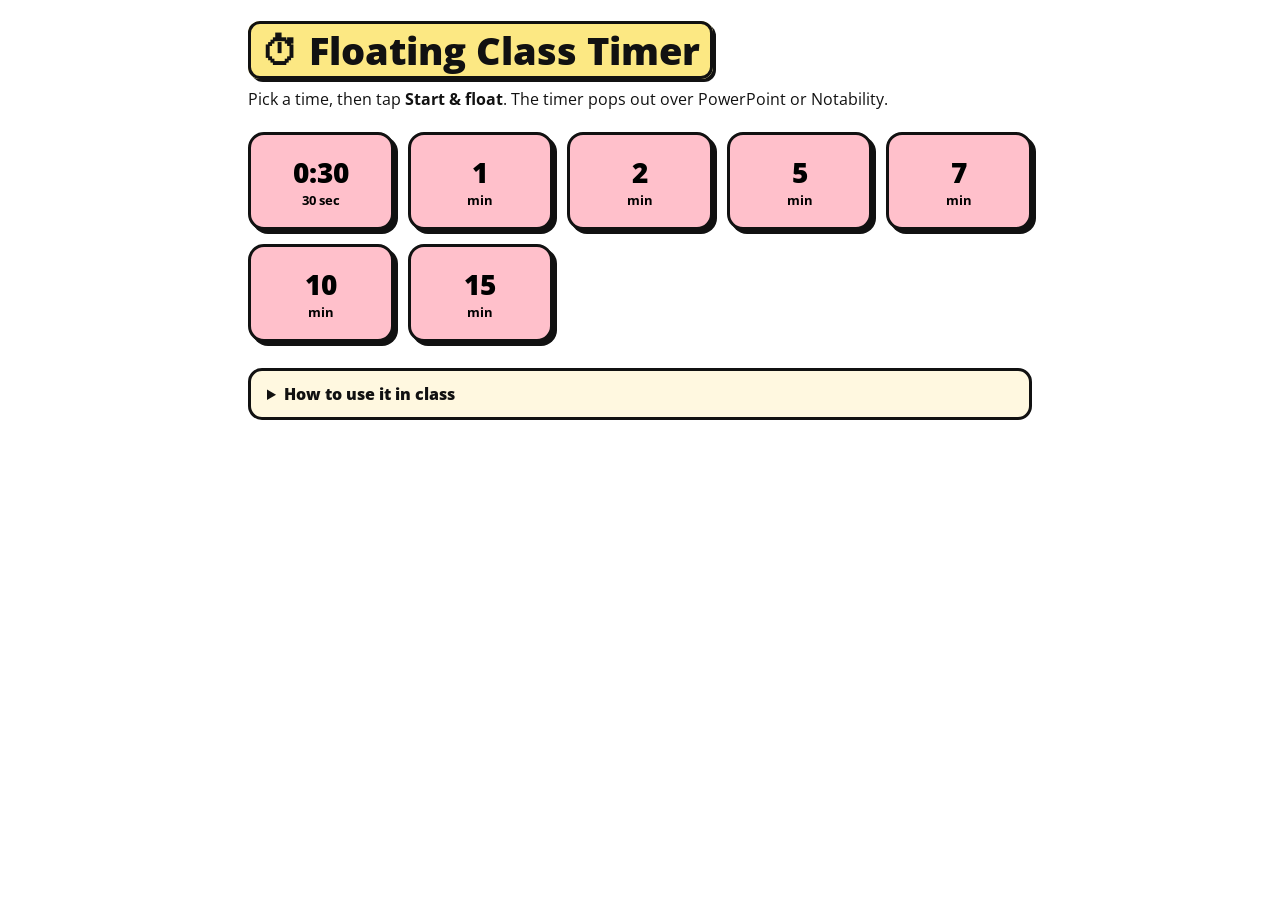
==== timer/index.html @ 0b305399 "added timers" ====
<!DOCTYPE html>
<html lang="en">
<head>
<meta charset="utf-8">
<meta name="viewport" content="width=device-width, initial-scale=1">
<title>Floating Class Timer</title>
<meta name="robots" content="noindex">
<link rel="icon" type="image/png" href="../assets/img/favicon.png">
<link rel="preconnect" href="https://fonts.googleapis.com">
<link href="https://fonts.googleapis.com/css2?family=Open+Sans:wght@400;700;800&display=swap" rel="stylesheet">
<style>
  :root{--orange:#FF8243;--pink:#FFC0CB;--yellow:#FCE883;--teal:#069494;--ink:#111;}
  *{box-sizing:border-box}
  body{margin:0;font-family:"Open Sans",system-ui,sans-serif;background:#fff;color:var(--ink);
       -webkit-tap-highlight-color:transparent}
  main{max-width:820px;margin:0 auto;padding:24px 18px 40px}
  h1{font-weight:800;font-size:clamp(26px,5vw,38px);margin:0 0 4px}
  h1 span{background:var(--yellow);border:3px solid var(--ink);border-radius:12px;padding:0 10px;box-shadow:3px 3px 0 var(--ink)}
  .sub{margin:12px 0 22px;font-size:16px}
  .grid{display:grid;grid-template-columns:repeat(auto-fill,minmax(130px,1fr));gap:14px}
  button{font-family:inherit;font-weight:800;cursor:pointer;border:3px solid var(--ink);border-radius:16px;
         box-shadow:4px 4px 0 var(--ink);transition:transform .08s,box-shadow .08s}
  button:active{transform:translate(3px,3px);box-shadow:1px 1px 0 var(--ink)}
  .dur{background:var(--pink);font-size:28px;padding:18px 6px}
  .dur small{display:block;font-size:13px;font-weight:700}
  .dur.sel{background:var(--teal);color:#fff}
  .stage{margin-top:24px;border:3px solid var(--ink);border-radius:18px;box-shadow:5px 5px 0 var(--ink);
         padding:16px;background:#fff;display:none}
  .stage.on{display:block}
  video{width:100%;border-radius:10px;display:block;background:var(--teal)}
  .row{display:flex;gap:12px;margin-top:14px;flex-wrap:wrap}
  .go{background:var(--orange);font-size:22px;padding:14px 20px;flex:1 1 260px}
  .alt{background:var(--yellow);font-size:17px;padding:12px 16px;flex:0 1 auto}
  .msg{margin-top:12px;font-weight:700;min-height:1.4em}
  details{margin-top:26px;border:3px solid var(--ink);border-radius:14px;padding:12px 16px;background:#fff8e0}
  summary{font-weight:800;cursor:pointer}
  ol{padding-left:20px;line-height:1.55}
</style>
</head>
<body>
<main>
  <h1><span>⏱ Floating Class Timer</span></h1>
  <p class="sub">Pick a time, then tap <b>Start &amp; float</b>. The timer pops out over PowerPoint or Notability.</p>

  <div class="grid" id="grid"></div>

  <section class="stage" id="stage">
    <video id="v" playsinline webkit-playsinline preload="auto" controls></video>
    <div class="row">
      <button class="go" id="go">▶ Start &amp; float</button>
      <button class="alt" id="restart">↺ Restart</button>
    </div>
    <div class="msg" id="msg"></div>
  </section>

  <details>
    <summary>How to use it in class</summary>
    <ol>
      <li>Open this page in <b>Safari</b> (not as a Home Screen icon, because floating doesn't work there).</li>
      <li>In Control Centre, set AirPlay to <b>Screen Mirroring</b> so students can see the timer on the projector.</li>
      <li>Pick a time and tap <b>Start &amp; float</b>, then swipe up or switch to PowerPoint or Notability. The timer stays on top.</li>
      <li>Drag the timer to any corner. Pinch to resize it. Tap it once for pause and close controls.</li>
      <li>Turn the iPad volume up so the chime can be heard at the end.</li>
    </ol>
  </details>
</main>

<script>
const TIMES = [
  {f:"0m30", label:"0:30", sub:"30 sec"},
  {f:"1m",   label:"1",    sub:"min"},
  {f:"2m",   label:"2",    sub:"min"},
  {f:"5m",   label:"5",    sub:"min"},
  {f:"7m",   label:"7",    sub:"min"},
  {f:"10m",  label:"10",   sub:"min"},
  {f:"15m",  label:"15",   sub:"min"},
];
const grid = document.getElementById('grid'), v = document.getElementById('v'),
      stage = document.getElementById('stage'), msg = document.getElementById('msg');

TIMES.forEach(t => {
  const b = document.createElement('button');
  b.className = 'dur';
  b.innerHTML = `${t.label}<small>${t.sub}</small>`;
  b.onclick = () => {
    document.querySelectorAll('.dur').forEach(x => x.classList.remove('sel'));
    b.classList.add('sel');
    if (isFloating()) exitFloat();
    v.src = 'videos/' + t.f + '.mp4';
    v.load();
    stage.classList.add('on');
    msg.textContent = 'Ready: ' + t.label + ' ' + t.sub + '. Tap Start & float.';
    stage.scrollIntoView({behavior:'smooth', block:'nearest'});
  };
  grid.appendChild(b);
});

function isFloating(){
  return document.pictureInPictureElement === v || v.webkitPresentationMode === 'picture-in-picture';
}
function exitFloat(){
  try {
    if (document.pictureInPictureElement) document.exitPictureInPicture();
    else if (v.webkitSetPresentationMode) v.webkitSetPresentationMode('inline');
  } catch(e){}
}
function enterFloat(){
  // Must run inside the tap. Safari on iPad supports both APIs; the webkit one is the most reliable.
  if (v.webkitSupportsPresentationMode && v.webkitSupportsPresentationMode('picture-in-picture')) {
    v.webkitSetPresentationMode('picture-in-picture'); return true;
  }
  if (document.pictureInPictureEnabled && v.requestPictureInPicture) {
    v.requestPictureInPicture().catch(()=>{ msg.textContent = 'Could not float. Tap the ⧉ button on the video instead.'; });
    return true;
  }
  return false;
}

document.getElementById('go').onclick = () => {
  if (!v.src) return;
  if (v.ended) v.currentTime = 0;
  v.muted = false;
  const p = v.play();
  const ok = enterFloat();
  if (p && p.catch) p.catch(()=>{ msg.textContent = 'Tap the play button on the video, then the ⧉ float button.'; });
  msg.textContent = ok ? 'Floating! Switch to PowerPoint or Notability now.'
                       : 'Floating is not supported in this browser. Please open the page in Safari on your iPad.';
};
document.getElementById('restart').onclick = () => {
  if (!v.src) return;
  v.pause(); v.currentTime = 0;
  msg.textContent = 'Reset. Tap Start & float when ready.';
};
v.addEventListener('ended', () => { msg.textContent = "Time's up! Pick another time or tap Restart."; });
</script>
</body>
</html>
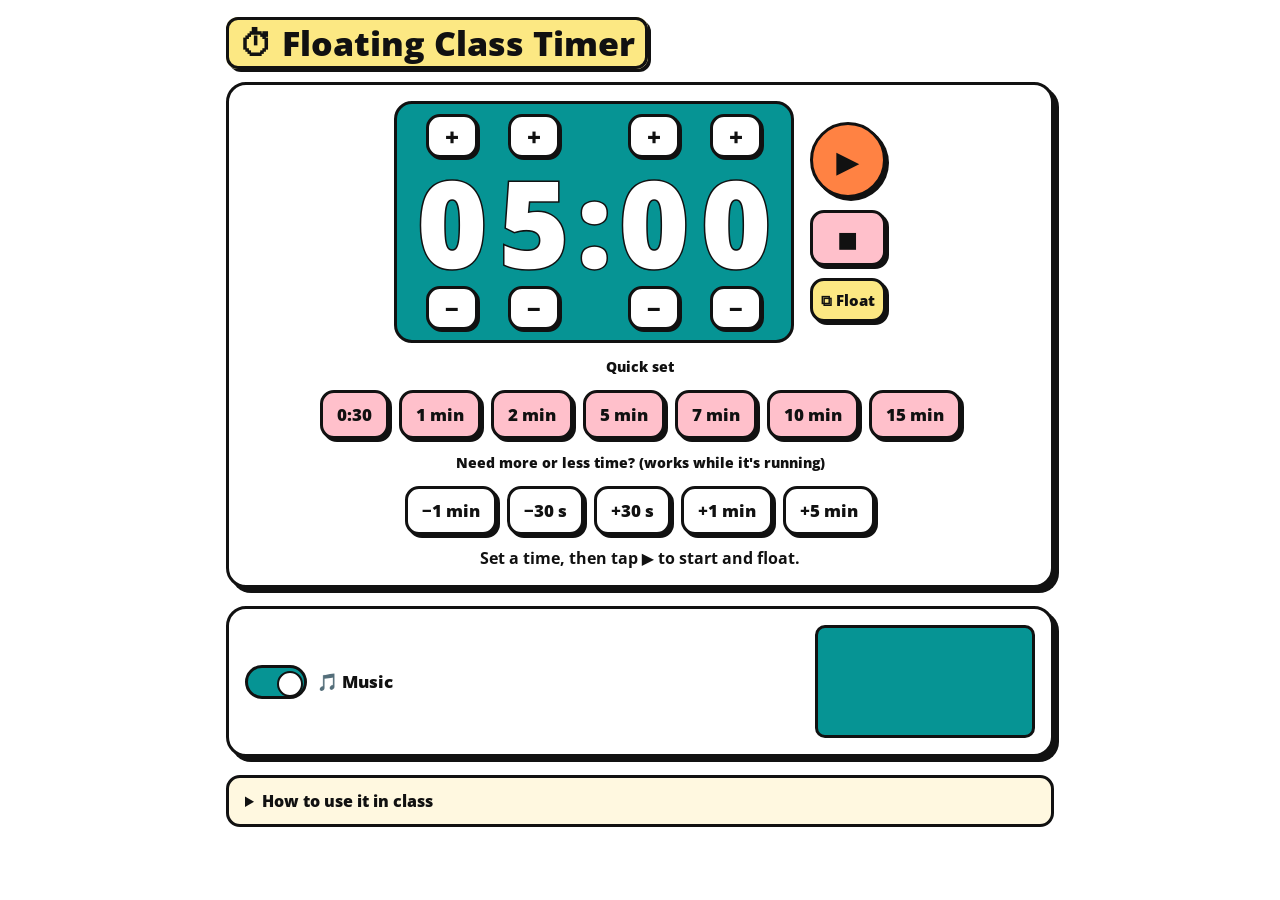
==== commit 3c4e6b61: "updated timer app" ====
--- a/timer/index.html
+++ b/timer/index.html
@@ -9,30 +9,44 @@
 <link rel="preconnect" href="https://fonts.googleapis.com">
 <link href="https://fonts.googleapis.com/css2?family=Open+Sans:wght@400;700;800&display=swap" rel="stylesheet">
 <style>
-  :root{--orange:#FF8243;--pink:#FFC0CB;--yellow:#FCE883;--teal:#069494;--ink:#111;}
-  *{box-sizing:border-box}
-  body{margin:0;font-family:"Open Sans",system-ui,sans-serif;background:#fff;color:var(--ink);
-       -webkit-tap-highlight-color:transparent}
-  main{max-width:820px;margin:0 auto;padding:24px 18px 40px}
-  h1{font-weight:800;font-size:clamp(26px,5vw,38px);margin:0 0 4px}
+  :root{--orange:#FF8243;--pink:#FFC0CB;--yellow:#FCE883;--teal:#069494;--red:#E53935;--ink:#111;color-scheme:light}
+  *{box-sizing:border-box;min-width:0}
+  body{margin:0;font-family:"Open Sans",system-ui,sans-serif;background:#fff;color:var(--ink);-webkit-tap-highlight-color:transparent}
+  main{max-width:860px;margin:0 auto;padding:20px 16px 40px}
+  h1{font-weight:800;font-size:clamp(24px,4.5vw,34px);margin:0 0 16px}
   h1 span{background:var(--yellow);border:3px solid var(--ink);border-radius:12px;padding:0 10px;box-shadow:3px 3px 0 var(--ink)}
-  .sub{margin:12px 0 22px;font-size:16px}
-  .grid{display:grid;grid-template-columns:repeat(auto-fill,minmax(130px,1fr));gap:14px}
-  button{font-family:inherit;font-weight:800;cursor:pointer;border:3px solid var(--ink);border-radius:16px;
-         box-shadow:4px 4px 0 var(--ink);transition:transform .08s,box-shadow .08s}
-  button:active{transform:translate(3px,3px);box-shadow:1px 1px 0 var(--ink)}
-  .dur{background:var(--pink);font-size:28px;padding:18px 6px}
-  .dur small{display:block;font-size:13px;font-weight:700}
-  .dur.sel{background:var(--teal);color:#fff}
-  .stage{margin-top:24px;border:3px solid var(--ink);border-radius:18px;box-shadow:5px 5px 0 var(--ink);
-         padding:16px;background:#fff;display:none}
-  .stage.on{display:block}
-  video{width:100%;border-radius:10px;display:block;background:var(--teal)}
-  .row{display:flex;gap:12px;margin-top:14px;flex-wrap:wrap}
-  .go{background:var(--orange);font-size:22px;padding:14px 20px;flex:1 1 260px}
-  .alt{background:var(--yellow);font-size:17px;padding:12px 16px;flex:0 1 auto}
-  .msg{margin-top:12px;font-weight:700;min-height:1.4em}
-  details{margin-top:26px;border:3px solid var(--ink);border-radius:14px;padding:12px 16px;background:#fff8e0}
+  button{font-family:inherit;font-weight:800;cursor:pointer;border:3px solid var(--ink);border-radius:14px;box-shadow:3px 3px 0 var(--ink);
+         background:#fff;color:var(--ink);transition:transform .08s,box-shadow .08s;touch-action:manipulation}
+  button:active{transform:translate(2px,2px);box-shadow:1px 1px 0 var(--ink)}
+  .card{border:3px solid var(--ink);border-radius:20px;box-shadow:5px 5px 0 var(--ink);background:#fff;padding:16px;margin-bottom:18px}
+
+  /* Clock with +/- per digit */
+  .clock{display:flex;align-items:center;gap:16px;flex-wrap:wrap;justify-content:center}
+  .digits{display:grid;grid-template-columns:repeat(2,1fr) auto repeat(2,1fr);align-items:center;justify-items:center;
+          background:var(--teal);border:3px solid var(--ink);border-radius:18px;padding:6px 14px;transition:background .3s}
+  .digits.warn{background:var(--red)}.digits.done{background:var(--yellow)}
+  .d{font-size:clamp(64px,13vw,120px);font-weight:800;line-height:1;color:#fff;-webkit-text-stroke:3px var(--ink);
+     paint-order:stroke fill;font-variant-numeric:tabular-nums;width:.68em;text-align:center}
+  .colon{font-size:clamp(64px,13vw,120px);font-weight:800;color:#fff;-webkit-text-stroke:3px var(--ink);paint-order:stroke fill;line-height:1;padding:0 2px}
+  .pm{width:52px;height:44px;font-size:24px;padding:0;margin:4px 0;box-shadow:2px 2px 0 var(--ink)}
+  .side{display:flex;flex-direction:column;gap:12px}
+  .play{width:76px;height:76px;border-radius:50%;background:var(--orange);font-size:30px}
+  .stop{width:76px;height:56px;font-size:22px;background:var(--pink)}
+  .float{width:76px;height:44px;font-size:15px;background:var(--yellow)}
+
+  .row{display:flex;flex-wrap:wrap;gap:10px;margin-top:14px;justify-content:center}
+  .chip{padding:10px 14px;font-size:17px;background:var(--pink)}
+  .chip.adj{background:#fff}
+  .label{font-weight:800;font-size:14px;margin:14px 0 0;text-align:center}
+
+  .bar{display:flex;align-items:center;justify-content:space-between;gap:14px;flex-wrap:wrap}
+  .toggle{display:flex;align-items:center;gap:10px;font-weight:800;font-size:17px;cursor:pointer;user-select:none}
+  .sw{width:62px;height:34px;border:3px solid var(--ink);border-radius:20px;background:#ddd;position:relative;transition:background .2s}
+  .sw::after{content:"";position:absolute;top:3px;left:3px;width:22px;height:22px;border-radius:50%;background:#fff;border:2px solid var(--ink);transition:left .2s}
+  .toggle.on .sw{background:var(--teal)}.toggle.on .sw::after{left:29px}
+  .msg{font-weight:700;min-height:1.4em;margin:12px 0 0;text-align:center}
+  video{width:220px;max-width:100%;border:3px solid var(--ink);border-radius:10px;display:block;background:var(--teal)}
+  details{border:3px solid var(--ink);border-radius:14px;padding:12px 16px;background:#fff8e0}
   summary{font-weight:800;cursor:pointer}
   ol{padding-left:20px;line-height:1.55}
 </style>
@@ -40,98 +54,192 @@
 <body>
 <main>
   <h1><span>⏱ Floating Class Timer</span></h1>
-  <p class="sub">Pick a time, then tap <b>Start &amp; float</b>. The timer pops out over PowerPoint or Notability.</p>
-
-  <div class="grid" id="grid"></div>
-
-  <section class="stage" id="stage">
-    <video id="v" playsinline webkit-playsinline preload="auto" controls></video>
-    <div class="row">
-      <button class="go" id="go">▶ Start &amp; float</button>
-      <button class="alt" id="restart">↺ Restart</button>
+
+  <section class="card">
+    <div class="clock">
+      <div class="digits" id="digits">
+        <button class="pm" data-d="600">+</button><button class="pm" data-d="60">+</button><span></span>
+        <button class="pm" data-d="10">+</button><button class="pm" data-d="1">+</button>
+        <span class="d" id="d0">0</span><span class="d" id="d1">5</span><span class="colon">:</span>
+        <span class="d" id="d2">0</span><span class="d" id="d3">0</span>
+        <button class="pm" data-d="-600">−</button><button class="pm" data-d="-60">−</button><span></span>
+        <button class="pm" data-d="-10">−</button><button class="pm" data-d="-1">−</button>
+      </div>
+      <div class="side">
+        <button class="play" id="play" aria-label="Start and float">▶</button>
+        <button class="stop" id="stop" aria-label="Stop and reset">■</button>
+        <button class="float" id="float" aria-label="Float the timer">⧉ Float</button>
+      </div>
     </div>
-    <div class="msg" id="msg"></div>
+
+    <p class="label">Quick set</p>
+    <div class="row" id="presets"></div>
+    <p class="label">Need more or less time? (works while it's running)</p>
+    <div class="row" id="adjusts"></div>
+    <p class="msg" id="msg">Set a time, then tap ▶ to start and float.</p>
+  </section>
+
+  <section class="card bar">
+    <div class="toggle" id="music" role="switch" tabindex="0" aria-checked="false"><span class="sw"></span><span>🎵 Music</span></div>
+    <video id="v" playsinline webkit-playsinline preload="metadata" muted></video>
   </section>
 
   <details>
     <summary>How to use it in class</summary>
     <ol>
-      <li>Open this page in <b>Safari</b> (not as a Home Screen icon, because floating doesn't work there).</li>
-      <li>In Control Centre, set AirPlay to <b>Screen Mirroring</b> so students can see the timer on the projector.</li>
-      <li>Pick a time and tap <b>Start &amp; float</b>, then swipe up or switch to PowerPoint or Notability. The timer stays on top.</li>
-      <li>Drag the timer to any corner. Pinch to resize it. Tap it once for pause and close controls.</li>
-      <li>Turn the iPad volume up so the chime can be heard at the end.</li>
+      <li>Open this page in <b>Safari</b> (not as a Home Screen icon) and set AirPlay to <b>Screen Mirroring</b>.</li>
+      <li>Choose music on or off <b>before</b> you start. Switching it while the timer floats may close the floating window. If that happens, tap <b>⧉ Float</b>.</li>
+      <li>Set the time and tap <b>▶</b>. Then switch to PowerPoint or Notability. The timer stays on top.</li>
+      <li>To change the time, come back to Safari and tap <b>+</b>/<b>−</b> or a quick button. The floating timer jumps straight away.</li>
+      <li>The timer turns red for the last 10 seconds. The music changes for the last 41 seconds, and a chime plays at the end.</li>
+      <li><b>■</b> stops and resets to the time you set. Drag the floating timer anywhere and pinch to resize it.</li>
     </ol>
   </details>
 </main>
 
 <script>
-const TIMES = [
-  {f:"0m30", label:"0:30", sub:"30 sec"},
-  {f:"1m",   label:"1",    sub:"min"},
-  {f:"2m",   label:"2",    sub:"min"},
-  {f:"5m",   label:"5",    sub:"min"},
-  {f:"7m",   label:"7",    sub:"min"},
-  {f:"10m",  label:"10",   sub:"min"},
-  {f:"15m",  label:"15",   sub:"min"},
-];
-const grid = document.getElementById('grid'), v = document.getElementById('v'),
-      stage = document.getElementById('stage'), msg = document.getElementById('msg');
-
-TIMES.forEach(t => {
-  const b = document.createElement('button');
-  b.className = 'dur';
-  b.innerHTML = `${t.label}<small>${t.sub}</small>`;
-  b.onclick = () => {
-    document.querySelectorAll('.dur').forEach(x => x.classList.remove('sel'));
-    b.classList.add('sel');
-    if (isFloating()) exitFloat();
-    v.src = 'videos/' + t.f + '.mp4';
+{
+  const MAX = 3600, OFF = 0.05;
+  const SRC = { quiet: "videos/timer-quiet.mp4", music: "videos/timer-music.mp4" };
+  const PRESETS = [[30,"0:30"],[60,"1 min"],[120,"2 min"],[300,"5 min"],[420,"7 min"],[600,"10 min"],[900,"15 min"]];
+  const ADJ = [[-60,"−1 min"],[-30,"−30 s"],[30,"+30 s"],[60,"+1 min"],[300,"+5 min"]];
+
+  const v = document.getElementById("v"), msg = document.getElementById("msg"),
+        digits = document.getElementById("digits"), playBtn = document.getElementById("play"),
+        musicEl = document.getElementById("music");
+
+  let setR = 300;          // the time you chose (Stop resets to this)
+  let pendingR = 300;      // shown until the video has loaded
+  let midRun = false;      // started and not yet stopped
+  let swapping = false;
+  let music = true;
+  try { const m = localStorage.getItem("timerMusic"); if (m !== null) music = m === "1"; } catch (e) {}
+
+  const clamp = (x, a, b) => Math.max(a, Math.min(b, x));
+  const ready = () => v.readyState >= 1;
+  function remaining() {
+    if (!ready() || swapping) return pendingR;
+    const t = v.currentTime;
+    return t >= MAX ? 0 : clamp(Math.ceil(MAX - t - 1e-6), 0, MAX);
+  }
+  function seekTo(R) {
+    pendingR = R;
+    if (ready() && !swapping) v.currentTime = MAX - R + OFF;
+  }
+  function isFloating() {
+    return document.pictureInPictureElement === v || v.webkitPresentationMode === "picture-in-picture";
+  }
+  function ensureLoaded() { if (!v.src) { v.src = music ? SRC.music : SRC.quiet; v.load(); } }
+
+  function render() {
+    const R = remaining(), m = Math.floor(R / 60), s = R % 60;
+    const str = String(m).padStart(2, "0") + String(s).padStart(2, "0");
+    for (let i = 0; i < 4; i++) document.getElementById("d" + i).textContent = str[i];
+    digits.classList.toggle("warn", R > 0 && R <= 10);
+    digits.classList.toggle("done", R === 0);
+    playBtn.textContent = v.paused ? "▶" : "❚❚";
+    playBtn.setAttribute("aria-label", v.paused ? "Start and float" : "Pause");
+  }
+
+  function adjust(delta) {
+    ensureLoaded();
+    const wasEnded = remaining() === 0;
+    const R = clamp((wasEnded ? 0 : remaining()) + delta, 1, MAX);
+    if (!midRun) setR = R;
+    seekTo(R);
+    if (wasEnded && midRun && delta > 0) v.play();
+    render();
+  }
+  function setPreset(R) {
+    ensureLoaded();
+    setR = R;
+    seekTo(R);
+    if (!midRun) msg.textContent = "Set. Tap ▶ to start and float.";
+    render();
+  }
+
+  function enterFloat() {
+    try {
+      if (v.webkitSupportsPresentationMode && v.webkitSupportsPresentationMode("picture-in-picture")) {
+        v.webkitSetPresentationMode("picture-in-picture"); return true;
+      }
+      if (document.pictureInPictureEnabled && v.requestPictureInPicture) {
+        v.requestPictureInPicture().catch(() => { msg.textContent = "Could not float. Please use Safari on your iPad."; });
+        return true;
+      }
+    } catch (e) {}
+    return false;
+  }
+
+  // Build buttons
+  document.getElementById("presets").innerHTML = PRESETS.map(p => `<button class="chip" data-p="${p[0]}">${p[1]}</button>`).join("");
+  document.getElementById("adjusts").innerHTML = ADJ.map(a => `<button class="chip adj" data-a="${a[0]}">${a[1]}</button>`).join("");
+  document.querySelectorAll("[data-p]").forEach(b => b.onclick = () => setPreset(+b.dataset.p));
+  document.querySelectorAll("[data-a]").forEach(b => b.onclick = () => adjust(+b.dataset.a));
+  document.querySelectorAll("[data-d]").forEach(b => b.onclick = () => adjust(+b.dataset.d));
+
+  playBtn.onclick = () => {
+    ensureLoaded();
+    if (!v.paused) { v.pause(); msg.textContent = "Paused. Tap ▶ to carry on."; render(); return; }
+    if (remaining() === 0) seekTo(setR);
+    v.muted = false;
+    midRun = true;
+    const p = v.play();
+    if (p && p.catch) p.catch(() => { msg.textContent = "Tap ▶ again to start."; });
+    if (!isFloating()) enterFloat();
+    msg.textContent = "Running! Switch to PowerPoint or Notability.";
+    render();
+  };
+  document.getElementById("stop").onclick = () => {
+    v.pause();
+    midRun = false;
+    seekTo(setR);
+    msg.textContent = "Reset. Tap ▶ to start again.";
+    render();
+  };
+  document.getElementById("float").onclick = () => {
+    ensureLoaded();
+    if (!enterFloat()) msg.textContent = "Floating isn't supported here. Please open this page in Safari on your iPad.";
+  };
+
+  // Music on/off: swap to the matching video at the same moment
+  function showMusic() {
+    musicEl.classList.toggle("on", music);
+    musicEl.setAttribute("aria-checked", music ? "true" : "false");
+  }
+  function toggleMusic() {
+    music = !music;
+    try { localStorage.setItem("timerMusic", music ? "1" : "0"); } catch (e) {}
+    showMusic();
+    if (!v.src) return;
+    const R = remaining(), wasPlaying = !v.paused;
+    pendingR = R; swapping = true;
+    v.addEventListener("loadedmetadata", () => {
+      swapping = false;
+      v.currentTime = R === 0 ? MAX + 0.5 : MAX - R + OFF;
+      if (wasPlaying) { v.muted = false; v.play().catch(() => {}); }
+      render();
+    }, { once: true });
+    v.src = music ? SRC.music : SRC.quiet;
     v.load();
-    stage.classList.add('on');
-    msg.textContent = 'Ready: ' + t.label + ' ' + t.sub + '. Tap Start & float.';
-    stage.scrollIntoView({behavior:'smooth', block:'nearest'});
-  };
-  grid.appendChild(b);
-});
-
-function isFloating(){
-  return document.pictureInPictureElement === v || v.webkitPresentationMode === 'picture-in-picture';
+    msg.textContent = music ? "Music on." : "Music off.";
+  }
+  musicEl.onclick = toggleMusic;
+  musicEl.onkeydown = e => { if (e.key === " " || e.key === "Enter") { e.preventDefault(); toggleMusic(); } };
+  showMusic();
+
+  v.addEventListener("loadedmetadata", () => { if (!swapping) seekTo(pendingR); render(); });
+  v.addEventListener("ended", () => { msg.textContent = "Time's up! Tap + to add time, or ■ to reset."; render(); });
+  v.addEventListener("pause", render);
+  v.addEventListener("play", render);
+  v.addEventListener("leavepictureinpicture", () => { if (midRun) msg.textContent = "Floating window closed. Tap ⧉ Float to bring it back."; });
+  v.addEventListener("webkitpresentationmodechanged", () => {
+    if (v.webkitPresentationMode === "inline" && midRun) msg.textContent = "Floating window closed. Tap ⧉ Float to bring it back.";
+  });
+
+  setInterval(render, 250);
+  render();
 }
-function exitFloat(){
-  try {
-    if (document.pictureInPictureElement) document.exitPictureInPicture();
-    else if (v.webkitSetPresentationMode) v.webkitSetPresentationMode('inline');
-  } catch(e){}
-}
-function enterFloat(){
-  // Must run inside the tap. Safari on iPad supports both APIs; the webkit one is the most reliable.
-  if (v.webkitSupportsPresentationMode && v.webkitSupportsPresentationMode('picture-in-picture')) {
-    v.webkitSetPresentationMode('picture-in-picture'); return true;
-  }
-  if (document.pictureInPictureEnabled && v.requestPictureInPicture) {
-    v.requestPictureInPicture().catch(()=>{ msg.textContent = 'Could not float. Tap the ⧉ button on the video instead.'; });
-    return true;
-  }
-  return false;
-}
-
-document.getElementById('go').onclick = () => {
-  if (!v.src) return;
-  if (v.ended) v.currentTime = 0;
-  v.muted = false;
-  const p = v.play();
-  const ok = enterFloat();
-  if (p && p.catch) p.catch(()=>{ msg.textContent = 'Tap the play button on the video, then the ⧉ float button.'; });
-  msg.textContent = ok ? 'Floating! Switch to PowerPoint or Notability now.'
-                       : 'Floating is not supported in this browser. Please open the page in Safari on your iPad.';
-};
-document.getElementById('restart').onclick = () => {
-  if (!v.src) return;
-  v.pause(); v.currentTime = 0;
-  msg.textContent = 'Reset. Tap Start & float when ready.';
-};
-v.addEventListener('ended', () => { msg.textContent = "Time's up! Pick another time or tap Restart."; });
 </script>
 </body>
 </html>
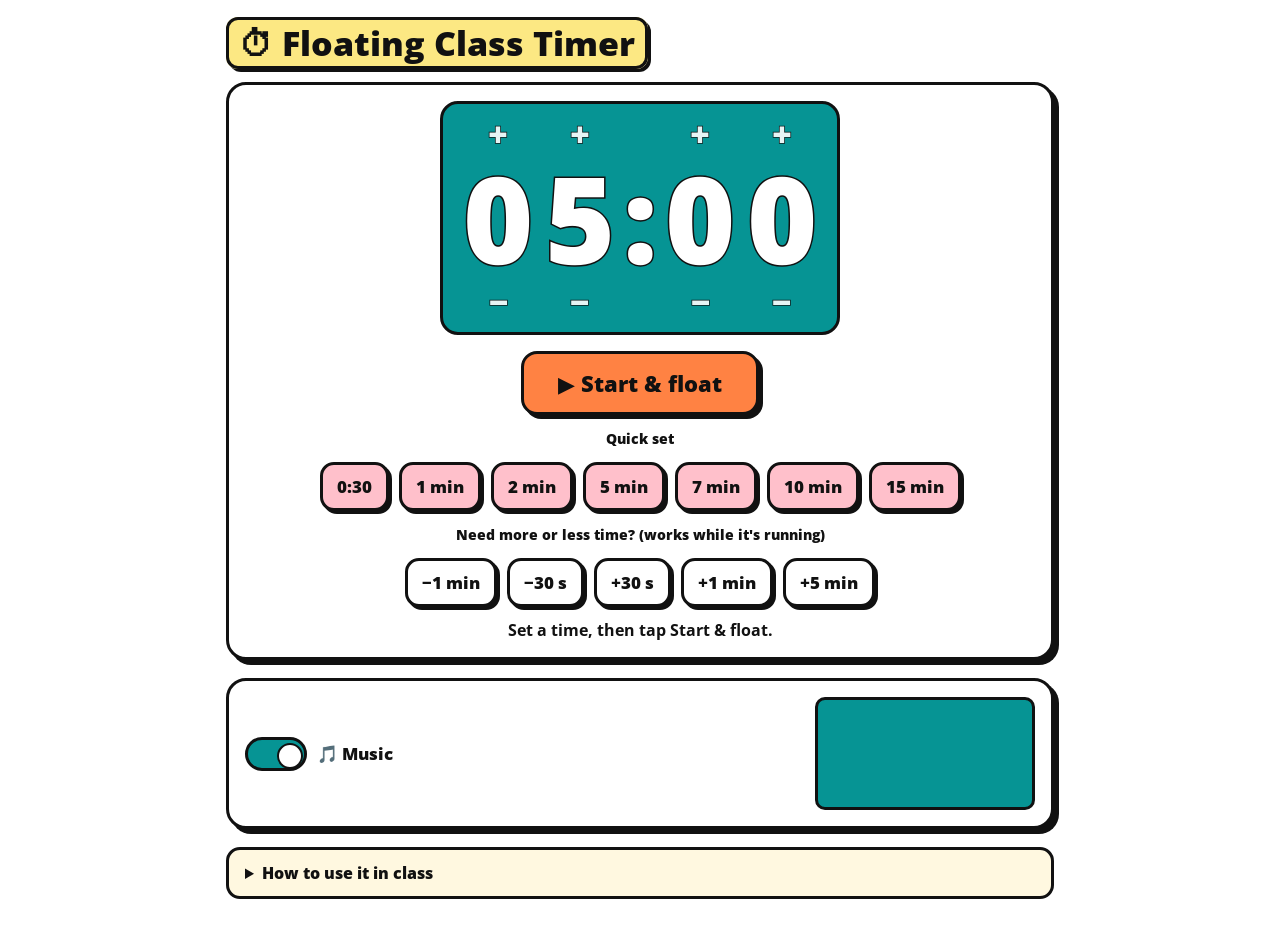
==== commit 4ff06f46: "updated timer" ====
--- a/timer/index.html
+++ b/timer/index.html
@@ -28,11 +28,12 @@
   .d{font-size:clamp(64px,13vw,120px);font-weight:800;line-height:1;color:#fff;-webkit-text-stroke:3px var(--ink);
      paint-order:stroke fill;font-variant-numeric:tabular-nums;width:.68em;text-align:center}
   .colon{font-size:clamp(64px,13vw,120px);font-weight:800;color:#fff;-webkit-text-stroke:3px var(--ink);paint-order:stroke fill;line-height:1;padding:0 2px}
-  .pm{width:52px;height:44px;font-size:24px;padding:0;margin:4px 0;box-shadow:2px 2px 0 var(--ink)}
-  .side{display:flex;flex-direction:column;gap:12px}
-  .play{width:76px;height:76px;border-radius:50%;background:var(--orange);font-size:30px}
-  .stop{width:76px;height:56px;font-size:22px;background:var(--pink)}
-  .float{width:76px;height:44px;font-size:15px;background:var(--yellow)}
+  .pm{width:56px;height:44px;font-size:34px;line-height:1;padding:0;margin:2px 0;background:none;border:0;box-shadow:none;border-radius:10px;
+       color:#fff;-webkit-text-stroke:1.5px var(--ink);paint-order:stroke fill;opacity:.9}
+  .pm:active{transform:scale(.85);box-shadow:none;background:rgba(255,255,255,.18)}
+  .pm:focus-visible{outline:3px solid #fff}
+  .clock{flex-direction:column}
+  .go{background:var(--orange);font-size:22px;padding:14px 34px;border-radius:16px;box-shadow:4px 4px 0 var(--ink)}
 
   .row{display:flex;flex-wrap:wrap;gap:10px;margin-top:14px;justify-content:center}
   .chip{padding:10px 14px;font-size:17px;background:var(--pink)}
@@ -65,18 +66,14 @@
         <button class="pm" data-d="-600">−</button><button class="pm" data-d="-60">−</button><span></span>
         <button class="pm" data-d="-10">−</button><button class="pm" data-d="-1">−</button>
       </div>
-      <div class="side">
-        <button class="play" id="play" aria-label="Start and float">▶</button>
-        <button class="stop" id="stop" aria-label="Stop and reset">■</button>
-        <button class="float" id="float" aria-label="Float the timer">⧉ Float</button>
-      </div>
+      <button class="go" id="play">▶ Start &amp; float</button>
     </div>
 
     <p class="label">Quick set</p>
     <div class="row" id="presets"></div>
     <p class="label">Need more or less time? (works while it's running)</p>
     <div class="row" id="adjusts"></div>
-    <p class="msg" id="msg">Set a time, then tap ▶ to start and float.</p>
+    <p class="msg" id="msg">Set a time, then tap Start &amp; float.</p>
   </section>
 
   <section class="card bar">
@@ -88,11 +85,11 @@
     <summary>How to use it in class</summary>
     <ol>
       <li>Open this page in <b>Safari</b> (not as a Home Screen icon) and set AirPlay to <b>Screen Mirroring</b>.</li>
-      <li>Choose music on or off <b>before</b> you start. Switching it while the timer floats may close the floating window. If that happens, tap <b>⧉ Float</b>.</li>
-      <li>Set the time and tap <b>▶</b>. Then switch to PowerPoint or Notability. The timer stays on top.</li>
+      <li>Choose music on or off <b>before</b> you start. Switching it while the timer floats may close the floating window. If that happens, tap <b>Start &amp; float</b> again.</li>
+      <li>Set the time and tap <b>Start &amp; float</b>. Then switch to PowerPoint or Notability. The timer stays on top.</li>
       <li>To change the time, come back to Safari and tap <b>+</b>/<b>−</b> or a quick button. The floating timer jumps straight away.</li>
       <li>The timer turns red for the last 10 seconds. The music changes for the last 41 seconds, and a chime plays at the end.</li>
-      <li><b>■</b> stops and resets to the time you set. Drag the floating timer anywhere and pinch to resize it.</li>
+      <li>To pause, tap the floating timer once and use its pause button. Drag it anywhere and pinch to resize it.</li>
     </ol>
   </details>
 </main>
@@ -137,8 +134,6 @@
     for (let i = 0; i < 4; i++) document.getElementById("d" + i).textContent = str[i];
     digits.classList.toggle("warn", R > 0 && R <= 10);
     digits.classList.toggle("done", R === 0);
-    playBtn.textContent = v.paused ? "▶" : "❚❚";
-    playBtn.setAttribute("aria-label", v.paused ? "Start and float" : "Pause");
   }
 
   function adjust(delta) {
@@ -154,7 +149,7 @@
     ensureLoaded();
     setR = R;
     seekTo(R);
-    if (!midRun) msg.textContent = "Set. Tap ▶ to start and float.";
+    if (!midRun) msg.textContent = "Set. Tap Start & float.";
     render();
   }
 
@@ -180,26 +175,16 @@
 
   playBtn.onclick = () => {
     ensureLoaded();
-    if (!v.paused) { v.pause(); msg.textContent = "Paused. Tap ▶ to carry on."; render(); return; }
     if (remaining() === 0) seekTo(setR);
     v.muted = false;
     midRun = true;
-    const p = v.play();
-    if (p && p.catch) p.catch(() => { msg.textContent = "Tap ▶ again to start."; });
-    if (!isFloating()) enterFloat();
+    if (v.paused) {
+      const p = v.play();
+      if (p && p.catch) p.catch(() => { msg.textContent = "Tap Start & float again."; });
+    }
+    if (!isFloating() && !enterFloat()) { msg.textContent = "Floating isn't supported here. Please open this page in Safari on your iPad."; render(); return; }
     msg.textContent = "Running! Switch to PowerPoint or Notability.";
     render();
-  };
-  document.getElementById("stop").onclick = () => {
-    v.pause();
-    midRun = false;
-    seekTo(setR);
-    msg.textContent = "Reset. Tap ▶ to start again.";
-    render();
-  };
-  document.getElementById("float").onclick = () => {
-    ensureLoaded();
-    if (!enterFloat()) msg.textContent = "Floating isn't supported here. Please open this page in Safari on your iPad.";
   };
 
   // Music on/off: swap to the matching video at the same moment
@@ -229,12 +214,12 @@
   showMusic();
 
   v.addEventListener("loadedmetadata", () => { if (!swapping) seekTo(pendingR); render(); });
-  v.addEventListener("ended", () => { msg.textContent = "Time's up! Tap + to add time, or ■ to reset."; render(); });
+  v.addEventListener("ended", () => { msg.textContent = "Time's up! Tap + to add time, or pick a new time and tap Start & float."; render(); });
   v.addEventListener("pause", render);
   v.addEventListener("play", render);
-  v.addEventListener("leavepictureinpicture", () => { if (midRun) msg.textContent = "Floating window closed. Tap ⧉ Float to bring it back."; });
+  v.addEventListener("leavepictureinpicture", () => { if (midRun) msg.textContent = "Floating window closed. Tap Start & float to bring it back."; });
   v.addEventListener("webkitpresentationmodechanged", () => {
-    if (v.webkitPresentationMode === "inline" && midRun) msg.textContent = "Floating window closed. Tap ⧉ Float to bring it back.";
+    if (v.webkitPresentationMode === "inline" && midRun) msg.textContent = "Floating window closed. Tap Start & float to bring it back.";
   });
 
   setInterval(render, 250);
